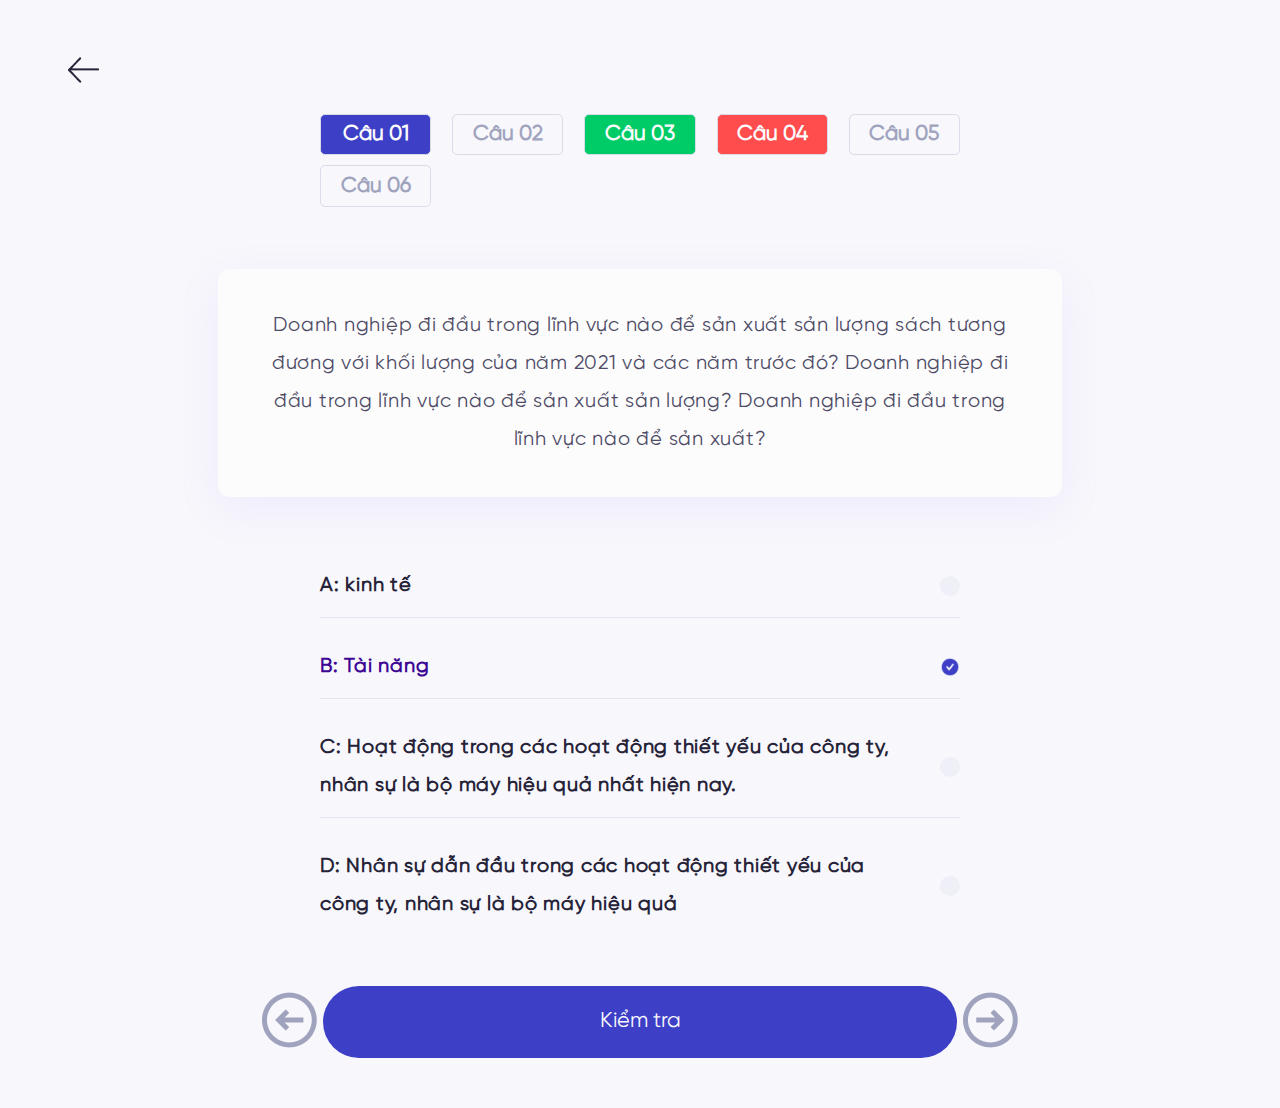
==== cau-hoi.html @ b5ba73c2 "up" ====
<!DOCTYPE html>
<html lang="en">
  <head>
    <title>Title</title>
    <!-- Required meta tags -->
    <meta charset="utf-8" />
    <meta
      name="viewport"
      content="width=device-width, initial-scale=1, shrink-to-fit=no"
    />

    <!-- Bootstrap CSS v5.2.1 -->
    <link
      href="https://cdn.jsdelivr.net/npm/bootstrap@5.2.1/dist/css/bootstrap.min.css"
      rel="stylesheet"
      integrity="sha384-iYQeCzEYFbKjA/T2uDLTpkwGzCiq6soy8tYaI1GyVh/UjpbCx/TYkiZhlZB6+fzT"
      crossorigin="anonymous"
    />
    <link rel="stylesheet" href="css/main.css" />
    <link rel="stylesheet" href="css/cau-hoi.css" />
  </head>

  <body>
    <div class="question-page">
      <div class="container">
        <div class="icon-com-back">
          <img src="img/Back Arrow.png" alt="" />
        </div>
        <div class="main-question">
          <div class="list-question">
            <ul>
              <li>
                <button>Câu 01</button>
              </li>
              <li>
                <button>Câu 02</button>
              </li>
              <li>
                <button>Câu 03</button>
              </li>
              <li>
                <button>Câu 04</button>
              </li>
              <li>
                <button>Câu 05</button>
              </li>
              <li>
                <button>Câu 06</button>
              </li>
            </ul>
          </div>
          <div class="text-question">
            <p>
              Doanh nghiệp đi đầu trong lĩnh vực nào để sản xuất sản lượng sách
              tương đương với khối lượng của năm 2021 và các năm trước đó? Doanh
              nghiệp đi đầu trong lĩnh vực nào để sản xuất sản lượng? Doanh
              nghiệp đi đầu trong lĩnh vực nào để sản xuất?
            </p>
          </div>
          <ul class="answer-choice">
            <li class="bđ-bottom">
              <p class="text-answer-choice">A: kinh tế</p>
              <div class="icon-answer-choice"></div>
            </li>
            <li class="bđ-bottom">
              <p class="text-answer-choice">B: Tài năng</p>
              <div class="icon-answer-choice">
                <img src="img/checkmark-circle-fill.png" alt="">
              </div>
            </li>
            <li class="bđ-bottom">
              <p class="text-answer-choice">
                C: Hoạt động trong các hoạt động thiết yếu của công ty, nhân sự
                là bộ máy hiệu quả nhất hiện nay.
              </p>
              <div class="icon-answer-choice"></div>
            </li>
            <li>
              <p class="text-answer-choice">
                D: Nhân sự dẫn đầu trong các hoạt động thiết yếu của công ty,
                nhân sự là bộ máy hiệu quả
              </p>
              <div class="icon-answer-choice"></div>
            </li>
          </ul>
        </div>
        <div class="footer">
          <button class="icon-next-left">
            <img src="img/arrow-right-o.png" alt="" />
          </button>
          <button class="button-center">Kiểm tra</button>
          <button class="icon-next-right">
            <img src="img/arrow-right-o (2).png" alt="" />
          </button>
        </div>
      </div>
    </div>
    <!-- Bootstrap JavaScript Libraries -->
    <script
      src="https://cdn.jsdelivr.net/npm/@popperjs/core@2.11.6/dist/umd/popper.min.js"
      integrity="sha384-oBqDVmMz9ATKxIep9tiCxS/Z9fNfEXiDAYTujMAeBAsjFuCZSmKbSSUnQlmh/jp3"
      crossorigin="anonymous"
    ></script>

    <script
      src="https://cdn.jsdelivr.net/npm/bootstrap@5.2.1/dist/js/bootstrap.min.js"
      integrity="sha384-7VPbUDkoPSGFnVtYi0QogXtr74QeVeeIs99Qfg5YCF+TidwNdjvaKZX19NZ/e6oz"
      crossorigin="anonymous"
    ></script>
  </body>
</html>
---- css/main.css ----
@font-face {
  font-family: SVN-Gilroy-regular;
  src: url("../fonts/SVN-Gilroy\ Regular.otf");
}

@font-face {
  font-family: SVN-Gilroy-Bold;
  src: url("../fonts/SVN-Gilroy\ Bold.otf");
}

body {
  box-sizing: border-box;
  margin: 0px;
  padding: 0px;
  font-family: "SVN-Gilroy-Bold", "Times New Roman", Times, serif;
}

p {
  margin: 0px;
  padding: 0px;
}
.container {
  position: relative;
  max-width: 1920px;
  background: #4a4de3;
  padding: 0px;
  margin: 0px auto;
}
a {
  text-decoration: none;
  display: block;
}
[class*="col-"] {
  margin: 0px;
  padding: 0px;
}
.dp-flex {
  display: flex;
}
.row {
  margin: 0px;
  padding: 0px;
}
img {
  width: 100%;
}
.sp-between {
  justify-content: space-between;
}
---- css/cau-hoi.css ----
.container {
  max-width: 1920px;
  background: rgba(247, 247, 252, 1);
  padding: 50px 0px;
  margin: 0px auto;
}
.icon-com-back {
  width: 90%;
  margin: auto;
  cursor: pointer;
  margin-bottom: 20px;
}
.icon-com-back img {
  width: 40px;
  height: 40px;
}
.main-question > .list-question {
  width: 50%;
  margin: auto;
}
.main-question > .list-question > ul {
  display: flex;
  flex-wrap: wrap;
  margin: 0px;
  padding: 0px;
  justify-content: space-between;
}
.main-question > .list-question > ul > li {
  list-style: none;
  margin-bottom: 10px;
}
.main-question > .list-question > ul > li > button {
  border: 1.29437px solid #d9dbe9;
  border-radius: 5.17749px;
  width: 111.32px;
  height: 41.42px;
  background: none;
  font-family: SVN-Gilroy-regular;
  font-style: normal;
  font-weight: 700;
  font-size: 21px;
  line-height: 31px;
  color: #a0a3bd;
}
.main-question > .list-question > ul > li:nth-child(1) > button {
  background: #3d40c6;
  color: #fcfcfc;
}
.main-question > .list-question > ul > li:nth-child(3) > button {
    background: #00CC67;
    color: #fcfcfc;
  }
  .main-question > .list-question > ul > li:nth-child(4) > button {
    background: #FF4C4D;
    color: #fcfcfc;
  }
.main-question > .text-question {
  width: 60%;
  margin: auto;
  padding: 38px;
  background: #fcfcfc;
  box-shadow: 0px 12px 40px rgba(193, 156, 252, 0.12);
  border-radius: 12px;
  margin-top: 52px;
  margin-bottom: 40px;
}
.main-question > .text-question p {
  font-family: SVN-Gilroy-regular;
  font-style: normal;
  font-weight: 400;
  font-size: 20px;
  line-height: 38px;
  text-align: center;
  letter-spacing: 0.75px;
  color: #4e4b66;
}
.main-question > .answer-choice {
  padding: 0px;
  margin: 0px auto;
  width: 50%;
  margin-bottom: 50px;
}
.main-question > .answer-choice > li {
  list-style: none;
  display: flex;
  align-items: center;
  justify-content: space-between;
  padding: 30px 0px 12px 0px;
  cursor: pointer;
}
.main-question > .answer-choice > li:nth-child(2) > p {
  color: #3c0594;
}
.main-question .answer-choice .bđ-bottom {
  border-bottom: 1px solid #e3e5f2;
}
.main-question > .answer-choice > li > .text-answer-choice {
  font-family: SVN-Gilroy-regular;
  font-style: normal;
  font-weight: 600;
  font-size: 20px;
  line-height: 38px;
  letter-spacing: 0.75px;
  color: #262338;
  width: 90%;
}
.main-question > .answer-choice > li > .icon-answer-choice {
  width: 20px;
  height: 20px;
  background: #eff0f7;
  border-radius: 50px;
}
.main-question > .answer-choice > li:nth-child(2) > .icon-answer-choice {
  background: none;
}
.footer {
  width: 60%;
  margin: auto;
  display: flex;
  justify-content: space-between;
  align-items: center;
}
.footer > .icon-next-left,
.footer > .icon-next-right {
  border: none;
  background: none;
}
.footer > .icon-next-left img,
.footer > .icon-next-right img {
  width: 54.72px;
  height: 54.72;
}
.footer > .button-center {
  background: #3d40c6;
  border-radius: 36px;
  border: none;
  width: 706.4px;
  height: 72px;
  font-family: SVN-Gilroy-regular;
  font-style: normal;
  font-weight: 400;
  font-size: 21.6px;
  line-height: 35px;
  text-align: center;
  color: #f7f7fc;
}
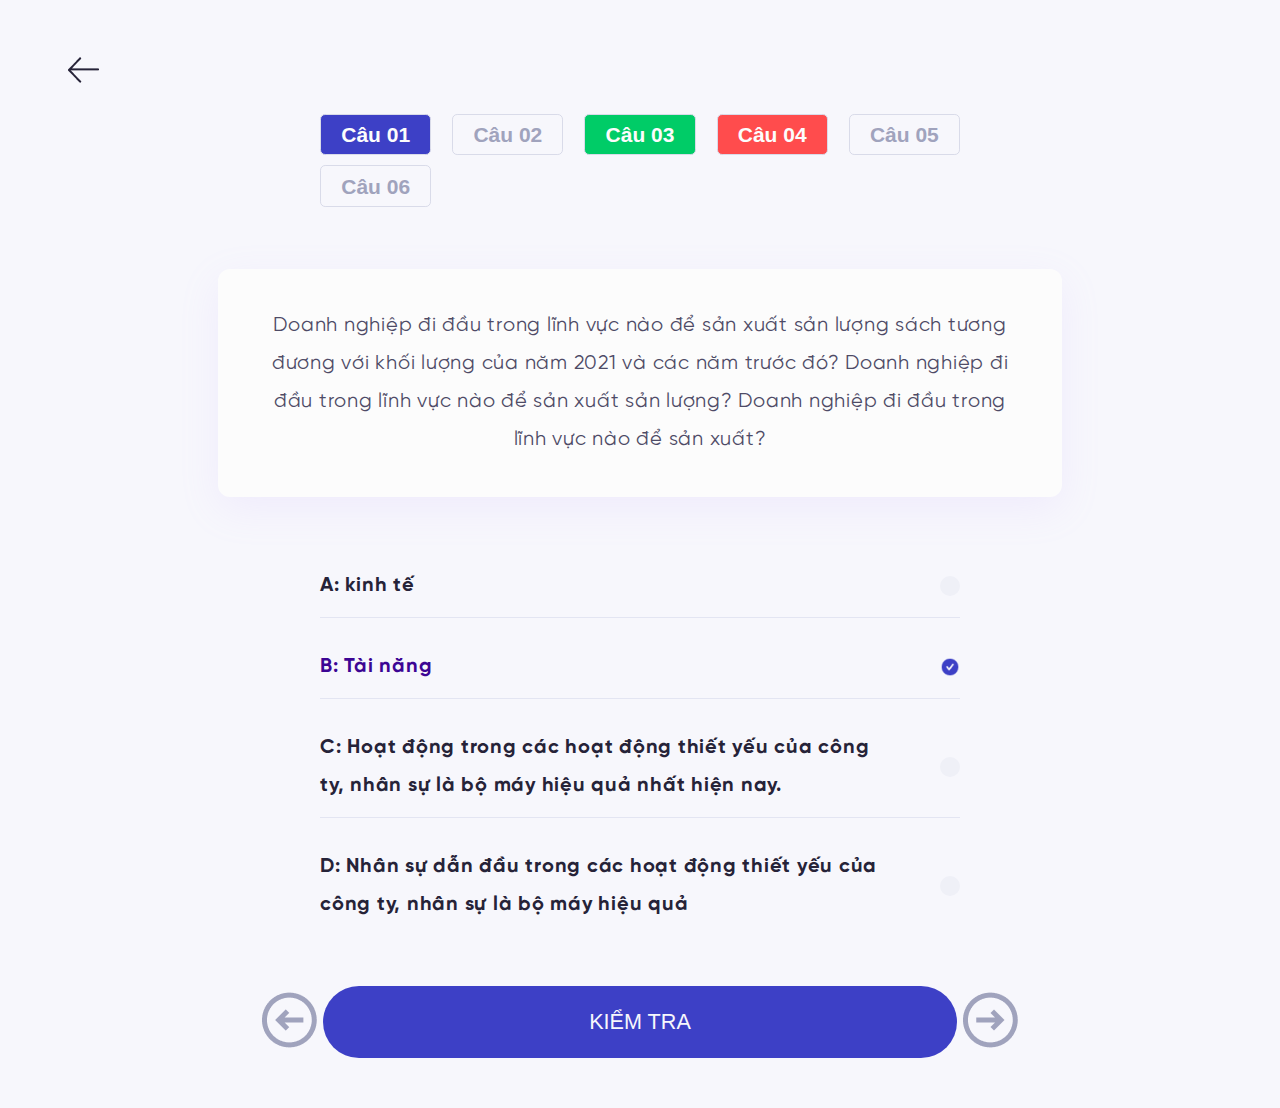
==== commit 1601841e: "up" ====
--- a/cau-hoi.html
+++ b/cau-hoi.html
@@ -88,7 +88,7 @@
           <button class="icon-next-left">
             <img src="img/arrow-right-o.png" alt="" />
           </button>
-          <button class="button-center">Kiểm tra</button>
+          <button class="button-center">KIỂM TRA</button>
           <button class="icon-next-right">
             <img src="img/arrow-right-o (2).png" alt="" />
           </button>
--- a/css/cau-hoi.css
+++ b/css/cau-hoi.css
@@ -35,7 +35,6 @@
   width: 111.32px;
   height: 41.42px;
   background: none;
-  font-family: SVN-Gilroy-regular;
   font-style: normal;
   font-weight: 700;
   font-size: 21px;
@@ -95,7 +94,6 @@
   border-bottom: 1px solid #e3e5f2;
 }
 .main-question > .answer-choice > li > .text-answer-choice {
-  font-family: SVN-Gilroy-regular;
   font-style: normal;
   font-weight: 600;
   font-size: 20px;
@@ -136,7 +134,6 @@
   border: none;
   width: 706.4px;
   height: 72px;
-  font-family: SVN-Gilroy-regular;
   font-style: normal;
   font-weight: 400;
   font-size: 21.6px;
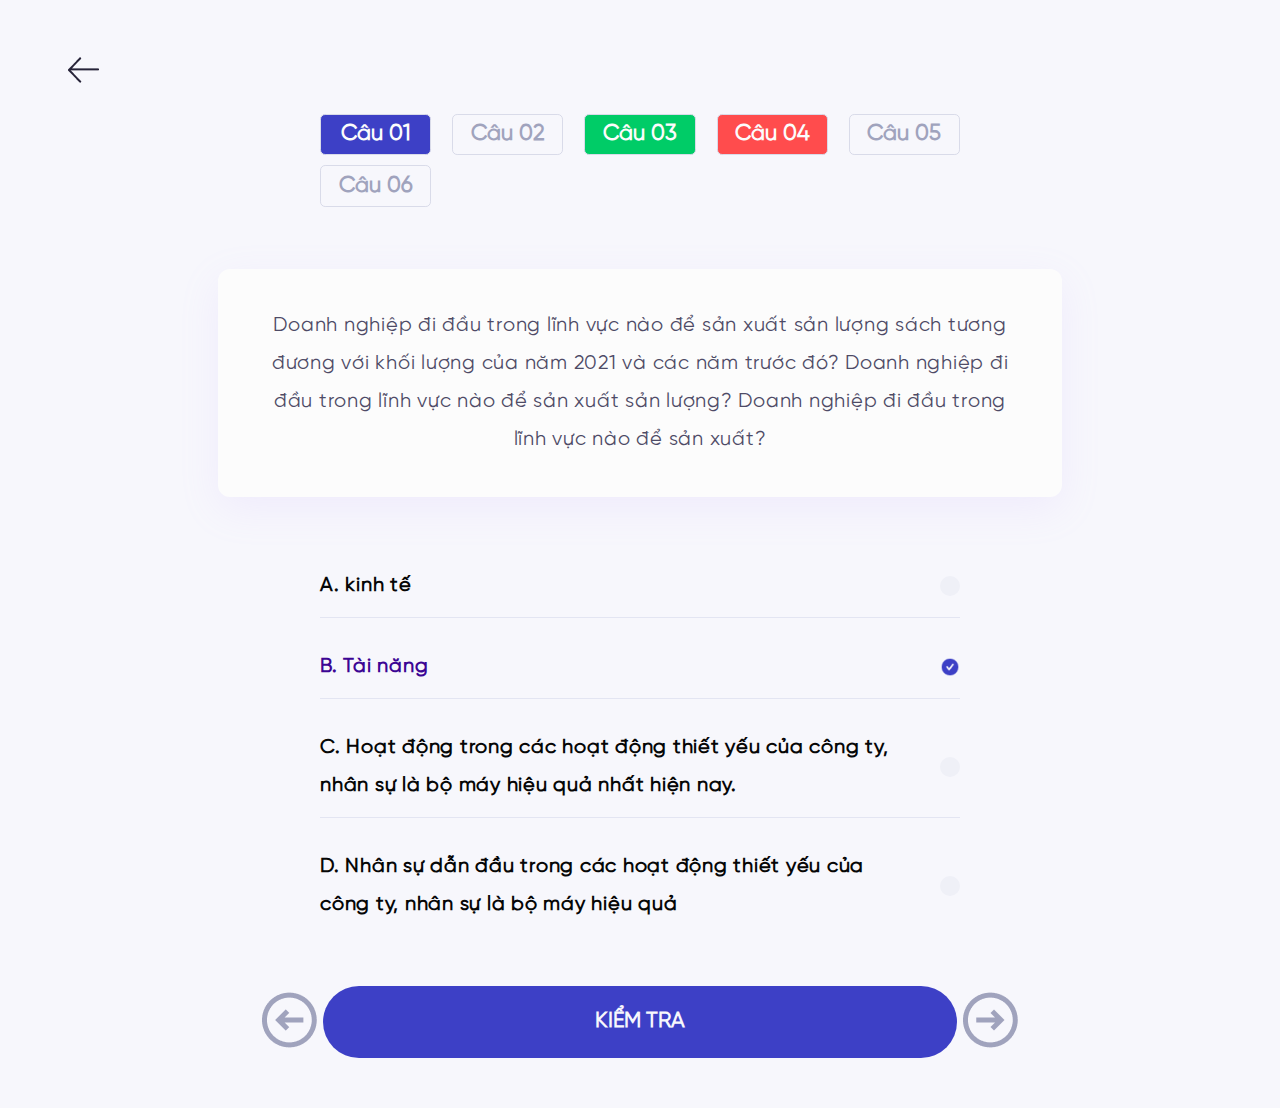
==== commit c938c29a: "up" ====
--- a/cau-hoi.html
+++ b/cau-hoi.html
@@ -59,25 +59,25 @@
           </div>
           <ul class="answer-choice">
             <li class="bđ-bottom">
-              <p class="text-answer-choice">A: kinh tế</p>
+              <p class="text-answer-choice">A. kinh tế</p>
               <div class="icon-answer-choice"></div>
             </li>
             <li class="bđ-bottom">
-              <p class="text-answer-choice">B: Tài năng</p>
+              <p class="text-answer-choice">B. Tài năng</p>
               <div class="icon-answer-choice">
                 <img src="img/checkmark-circle-fill.png" alt="">
               </div>
             </li>
             <li class="bđ-bottom">
               <p class="text-answer-choice">
-                C: Hoạt động trong các hoạt động thiết yếu của công ty, nhân sự
+                C. Hoạt động trong các hoạt động thiết yếu của công ty, nhân sự
                 là bộ máy hiệu quả nhất hiện nay.
               </p>
               <div class="icon-answer-choice"></div>
             </li>
             <li>
               <p class="text-answer-choice">
-                D: Nhân sự dẫn đầu trong các hoạt động thiết yếu của công ty,
+                D. Nhân sự dẫn đầu trong các hoạt động thiết yếu của công ty,
                 nhân sự là bộ máy hiệu quả
               </p>
               <div class="icon-answer-choice"></div>
@@ -88,7 +88,7 @@
           <button class="icon-next-left">
             <img src="img/arrow-right-o.png" alt="" />
           </button>
-          <button class="button-center">KIỂM TRA</button>
+          <button class="button-center"><span>KIỂM TRA</span></button>
           <button class="icon-next-right">
             <img src="img/arrow-right-o (2).png" alt="" />
           </button>
--- a/css/cau-hoi.css
+++ b/css/cau-hoi.css
@@ -31,13 +31,14 @@
 }
 .main-question > .list-question > ul > li > button {
   border: 1.29437px solid #d9dbe9;
+  font-family: SVN-Gilroy-regular;
   border-radius: 5.17749px;
   width: 111.32px;
   height: 41.42px;
   background: none;
   font-style: normal;
   font-weight: 700;
-  font-size: 21px;
+  font-size: 22.0043px;
   line-height: 31px;
   color: #a0a3bd;
 }
@@ -46,13 +47,13 @@
   color: #fcfcfc;
 }
 .main-question > .list-question > ul > li:nth-child(3) > button {
-    background: #00CC67;
-    color: #fcfcfc;
-  }
-  .main-question > .list-question > ul > li:nth-child(4) > button {
-    background: #FF4C4D;
-    color: #fcfcfc;
-  }
+  background: #00cc67;
+  color: #fcfcfc;
+}
+.main-question > .list-question > ul > li:nth-child(4) > button {
+  background: #ff4c4d;
+  color: #fcfcfc;
+}
 .main-question > .text-question {
   width: 60%;
   margin: auto;
@@ -71,7 +72,7 @@
   line-height: 38px;
   text-align: center;
   letter-spacing: 0.75px;
-  color: #4e4b66;
+  color: rgba(78, 75, 102, 1);
 }
 .main-question > .answer-choice {
   padding: 0px;
@@ -95,11 +96,12 @@
 }
 .main-question > .answer-choice > li > .text-answer-choice {
   font-style: normal;
+  font-family: SVN-Gilroy-regular;
   font-weight: 600;
   font-size: 20px;
   line-height: 38px;
   letter-spacing: 0.75px;
-  color: #262338;
+  color: #060606;
   width: 90%;
 }
 .main-question > .answer-choice > li > .icon-answer-choice {
@@ -134,8 +136,11 @@
   border: none;
   width: 706.4px;
   height: 72px;
+}
+.footer > .button-center > span {
+  font-family: SVN-Gilroy-Regular;
   font-style: normal;
-  font-weight: 400;
+  font-weight: 700;
   font-size: 21.6px;
   line-height: 35px;
   text-align: center;
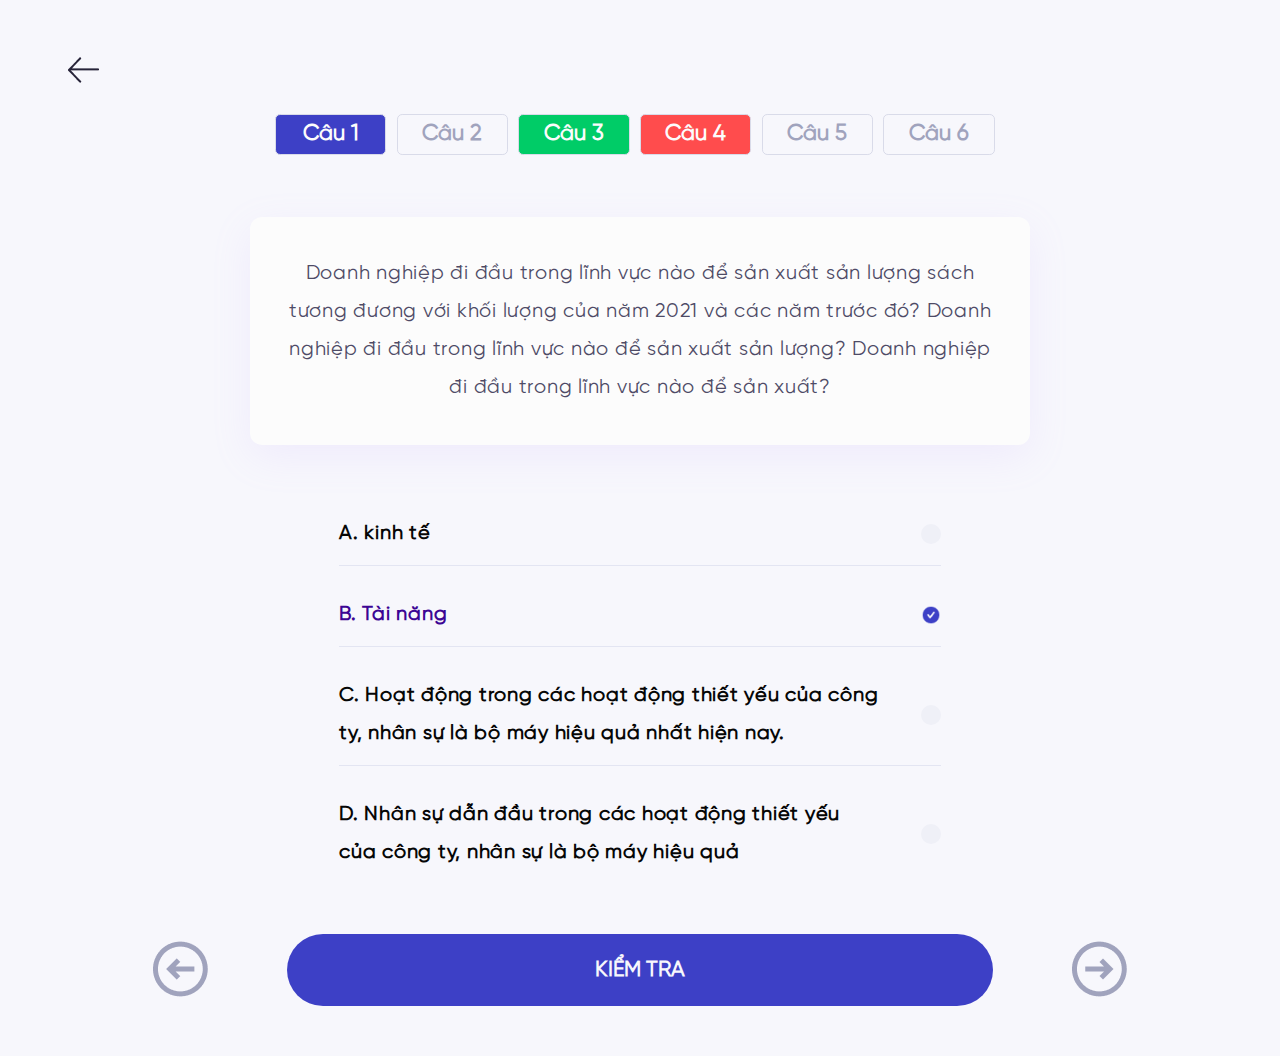
==== commit 89797d3a: "up" ====
--- a/cau-hoi.html
+++ b/cau-hoi.html
@@ -30,22 +30,34 @@
           <div class="list-question">
             <ul>
               <li>
-                <button>Câu 01</button>
+                <button>
+                  <span>Câu 1</span>
+                </button>
               </li>
               <li>
-                <button>Câu 02</button>
+                <button>
+                  <span>Câu 2</span>
+                </button>
               </li>
               <li>
-                <button>Câu 03</button>
+                <button>
+                  <span>Câu 3</span>
+                </button>
               </li>
               <li>
-                <button>Câu 04</button>
+                <button>
+                  <Span>Câu 4</Span>
+                </button>
               </li>
               <li>
-                <button>Câu 05</button>
+                <button>
+                  <Span>Câu 5</Span>
+                </button>
               </li>
               <li>
-                <button>Câu 06</button>
+                <button>
+                  <Span>Câu 6</Span>
+                </button>
               </li>
             </ul>
           </div>
--- a/css/main.css
+++ b/css/main.css
@@ -47,4 +47,3 @@
 .sp-between {
   justify-content: space-between;
 }
-
--- a/css/cau-hoi.css
+++ b/css/cau-hoi.css
@@ -20,23 +20,24 @@
 }
 .main-question > .list-question > ul {
   display: flex;
-  flex-wrap: wrap;
-  margin: 0px;
+  justify-content: center;
   padding: 0px;
-  justify-content: space-between;
 }
 .main-question > .list-question > ul > li {
   list-style: none;
   margin-bottom: 10px;
+  margin-right: 10.36px;
 }
 .main-question > .list-question > ul > li > button {
   border: 1.29437px solid #d9dbe9;
-  font-family: SVN-Gilroy-regular;
   border-radius: 5.17749px;
   width: 111.32px;
   height: 41.42px;
   background: none;
+}
+.main-question > .list-question > ul > li > button > span {
   font-style: normal;
+  font-family: SVN-Gilroy-regular;
   font-weight: 700;
   font-size: 22.0043px;
   line-height: 31px;
@@ -44,18 +45,24 @@
 }
 .main-question > .list-question > ul > li:nth-child(1) > button {
   background: #3d40c6;
-  color: #fcfcfc;
 }
-.main-question > .list-question > ul > li:nth-child(3) > button {
+.main-question > .list-question > ul > li:nth-child(1) > button span {
+  color: #FCFCFC;
+}
+.main-question > .list-question > ul > li:nth-child(3) > button  {
   background: #00cc67;
-  color: #fcfcfc;
+}
+.main-question > .list-question > ul > li:nth-child(3) > button span {
+  color: #FCFCFC;
 }
 .main-question > .list-question > ul > li:nth-child(4) > button {
   background: #ff4c4d;
-  color: #fcfcfc;
+}
+.main-question > .list-question > ul > li:nth-child(4) > button span {
+  color: #FCFCFC;
 }
 .main-question > .text-question {
-  width: 60%;
+  width: 55%;
   margin: auto;
   padding: 38px;
   background: #fcfcfc;
@@ -77,7 +84,7 @@
 .main-question > .answer-choice {
   padding: 0px;
   margin: 0px auto;
-  width: 50%;
+  width: 47%;
   margin-bottom: 50px;
 }
 .main-question > .answer-choice > li {
@@ -114,10 +121,8 @@
   background: none;
 }
 .footer {
-  width: 60%;
-  margin: auto;
   display: flex;
-  justify-content: space-between;
+  justify-content: center;
   align-items: center;
 }
 .footer > .icon-next-left,
@@ -136,11 +141,12 @@
   border: none;
   width: 706.4px;
   height: 72px;
+  margin: 0px 72.82px;
 }
 .footer > .button-center > span {
   font-family: SVN-Gilroy-Regular;
   font-style: normal;
-  font-weight: 700;
+  font-weight: 600;
   font-size: 21.6px;
   line-height: 35px;
   text-align: center;
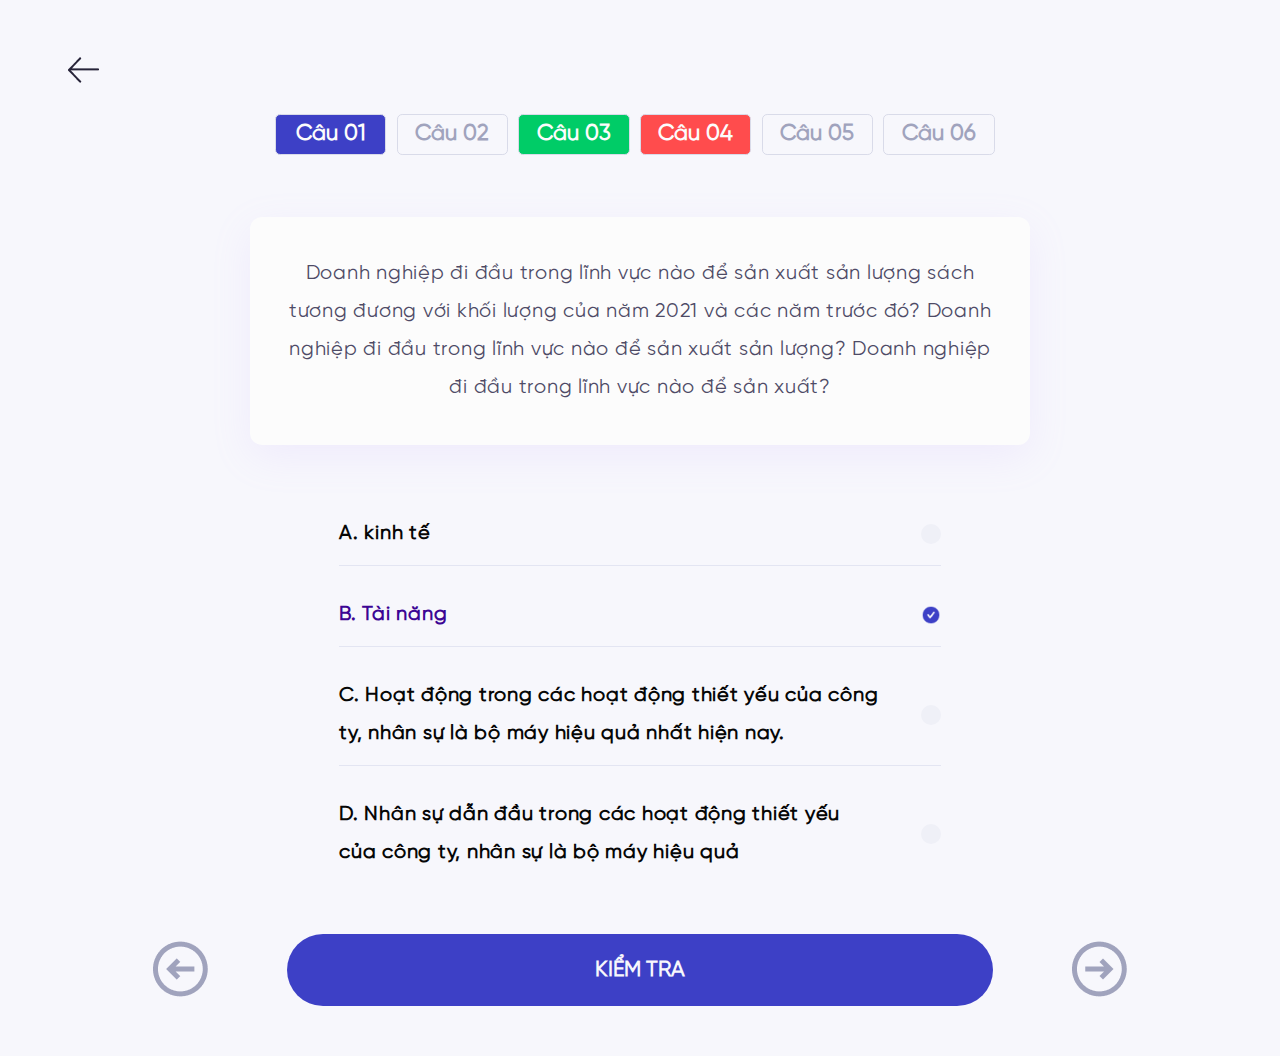
==== commit ccf13b9f: "up" ====
--- a/cau-hoi.html
+++ b/cau-hoi.html
@@ -31,32 +31,32 @@
             <ul>
               <li>
                 <button>
-                  <span>Câu 1</span>
+                  <span>Câu 01</span>
                 </button>
               </li>
               <li>
                 <button>
-                  <span>Câu 2</span>
+                  <span>Câu 02</span>
                 </button>
               </li>
               <li>
                 <button>
-                  <span>Câu 3</span>
+                  <span>Câu 03</span>
                 </button>
               </li>
               <li>
                 <button>
-                  <Span>Câu 4</Span>
+                  <Span>Câu 04</Span>
                 </button>
               </li>
               <li>
                 <button>
-                  <Span>Câu 5</Span>
+                  <Span>Câu 05</Span>
                 </button>
               </li>
               <li>
                 <button>
-                  <Span>Câu 6</Span>
+                  <Span>Câu 06</Span>
                 </button>
               </li>
             </ul>
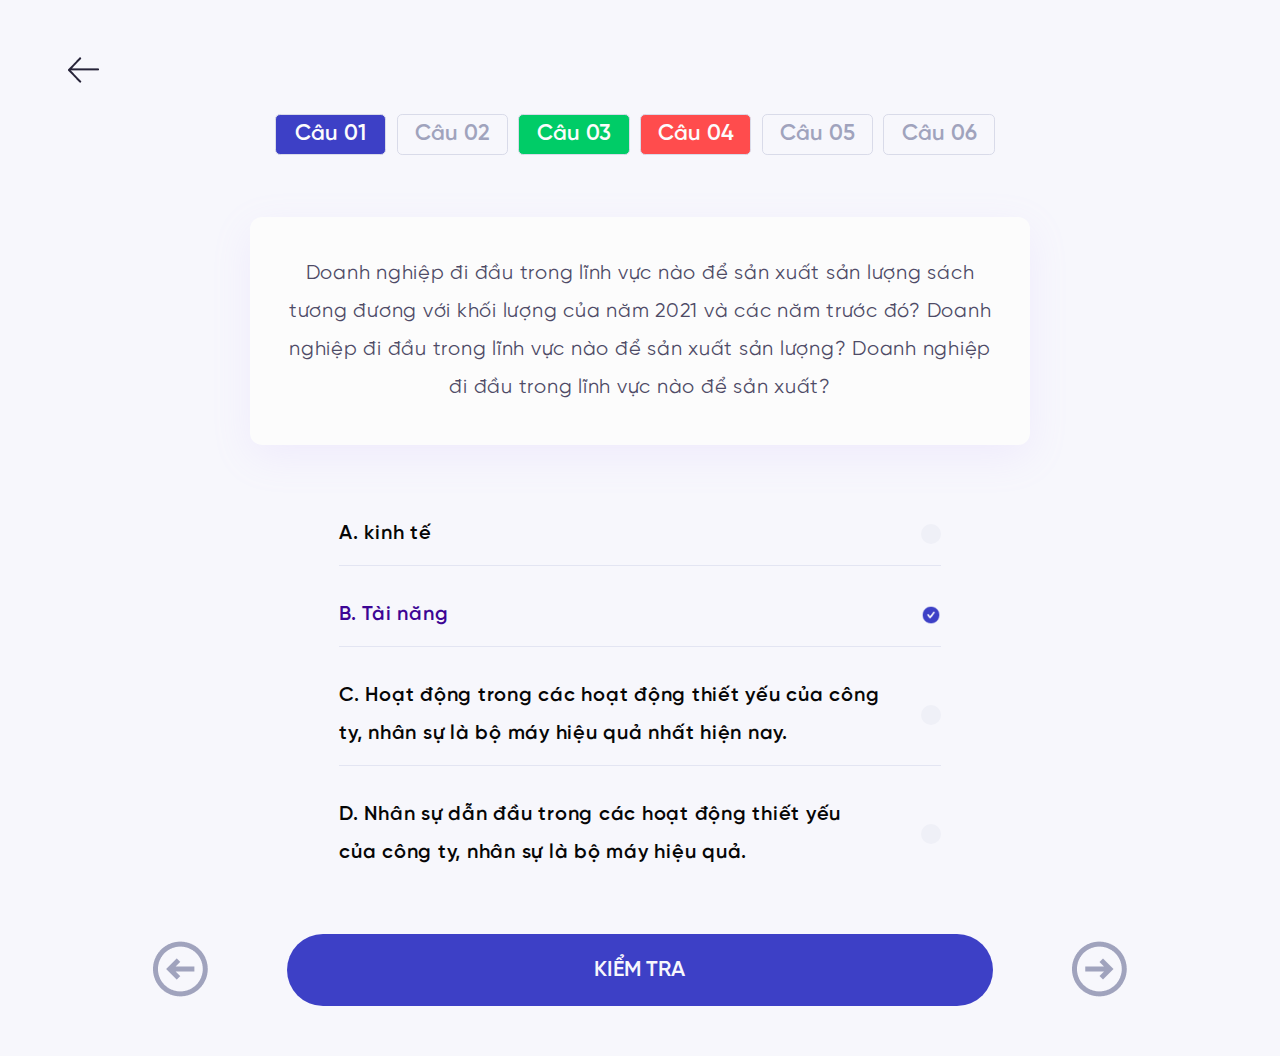
==== commit 8e8055a0: "up" ====
--- a/cau-hoi.html
+++ b/cau-hoi.html
@@ -90,7 +90,7 @@
             <li>
               <p class="text-answer-choice">
                 D. Nhân sự dẫn đầu trong các hoạt động thiết yếu của công ty,
-                nhân sự là bộ máy hiệu quả
+                nhân sự là bộ máy hiệu quả.
               </p>
               <div class="icon-answer-choice"></div>
             </li>
--- a/css/cau-hoi.css
+++ b/css/cau-hoi.css
@@ -1,3 +1,21 @@
+@font-face {
+  font-family: PoppinsVN;
+  src: url("../fonts/SVN-Gilroy\ SemiBold.otf");
+}
+@font-face {
+  font-family: SVN-Gilroy;
+  src: url("../fonts/SVN-Gilroy\ SemiBold.otf");
+  font-weight: bold;
+}
+@font-face {
+  font-family: SVN-Gilroy;
+  src: url("../fonts/SVN-Gilroy\ SemiBold.otf");
+  font-weight: normal;
+}
+@font-face {
+  font-family: SVN-Gilroyy;
+  src: url("../fonts/SVN-Gilroy\ Regular.otf");
+}
 .container {
   max-width: 1920px;
   background: rgba(247, 247, 252, 1);
@@ -37,8 +55,8 @@
 }
 .main-question > .list-question > ul > li > button > span {
   font-style: normal;
-  font-family: SVN-Gilroy-regular;
-  font-weight: 700;
+  font-family: SVN-Gilroy;
+  font-weight: bold;
   font-size: 22.0043px;
   line-height: 31px;
   color: #a0a3bd;
@@ -47,19 +65,19 @@
   background: #3d40c6;
 }
 .main-question > .list-question > ul > li:nth-child(1) > button span {
-  color: #FCFCFC;
+  color: #fcfcfc;
 }
-.main-question > .list-question > ul > li:nth-child(3) > button  {
+.main-question > .list-question > ul > li:nth-child(3) > button {
   background: #00cc67;
 }
 .main-question > .list-question > ul > li:nth-child(3) > button span {
-  color: #FCFCFC;
+  color: #fcfcfc;
 }
 .main-question > .list-question > ul > li:nth-child(4) > button {
   background: #ff4c4d;
 }
 .main-question > .list-question > ul > li:nth-child(4) > button span {
-  color: #FCFCFC;
+  color: #fcfcfc;
 }
 .main-question > .text-question {
   width: 55%;
@@ -72,13 +90,13 @@
   margin-bottom: 40px;
 }
 .main-question > .text-question p {
-  font-family: SVN-Gilroy-regular;
   font-style: normal;
   font-weight: 400;
   font-size: 20px;
   line-height: 38px;
   text-align: center;
   letter-spacing: 0.75px;
+  font-family: SVN-Gilroyy;
   color: rgba(78, 75, 102, 1);
 }
 .main-question > .answer-choice {
@@ -103,7 +121,7 @@
 }
 .main-question > .answer-choice > li > .text-answer-choice {
   font-style: normal;
-  font-family: SVN-Gilroy-regular;
+  font-family: SVN-Gilroy;
   font-weight: 600;
   font-size: 20px;
   line-height: 38px;
@@ -144,9 +162,9 @@
   margin: 0px 72.82px;
 }
 .footer > .button-center > span {
-  font-family: SVN-Gilroy-Regular;
+  font-family: PoppinsVN;
   font-style: normal;
-  font-weight: 600;
+  font-weight: 400;
   font-size: 21.6px;
   line-height: 35px;
   text-align: center;
